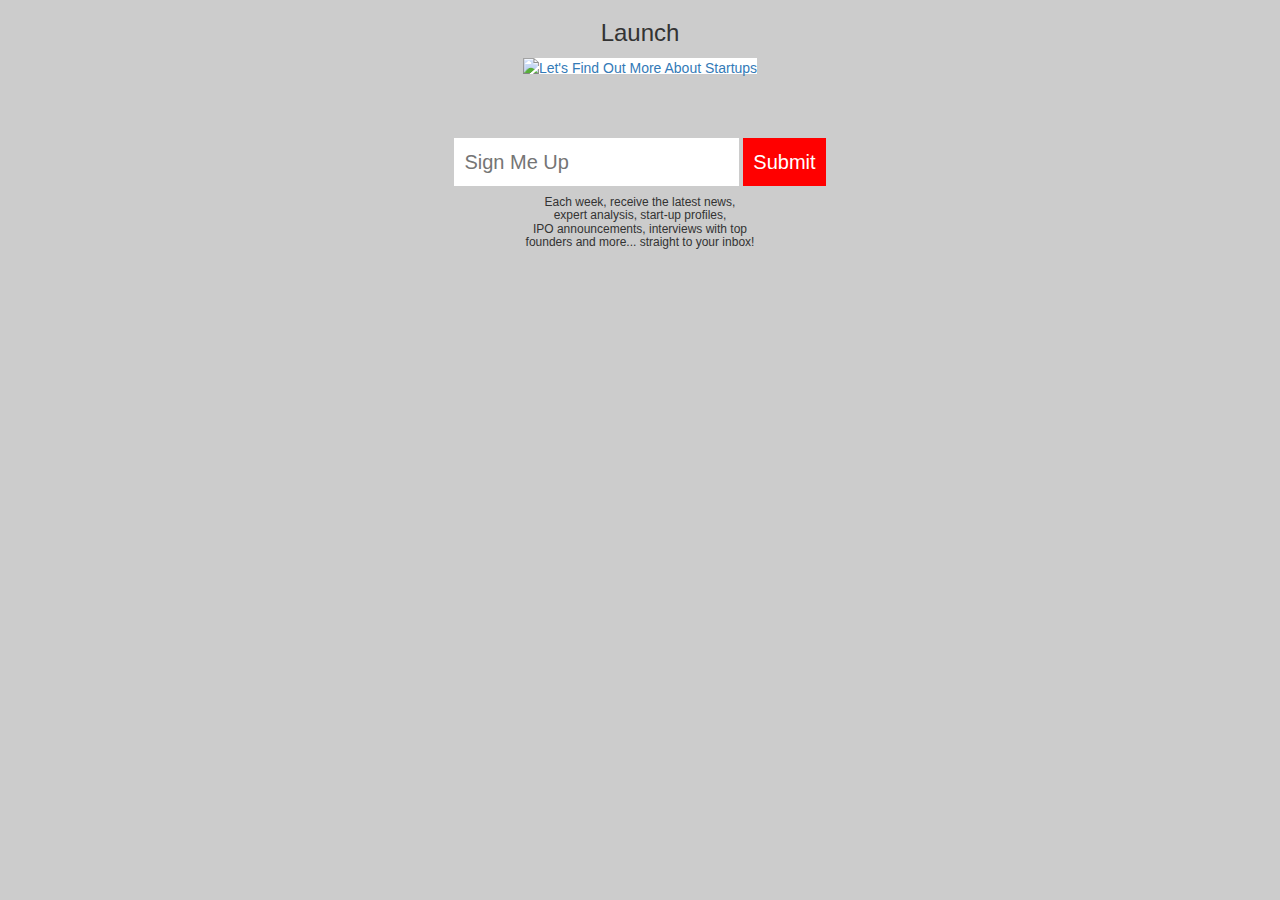
==== Homepage.html @ 6d08016c "Update Homepage.html" ====
<!doctype html>
<html>
   <head>
	<link href='bootstrap.css' rel='stylesheet'>
	<link rel="stylesheet" href="homepagestyle.css">

      <script src="buttons.js"></script>
      <title>Homepage</title>
	   
	  <body style="background-image:url('media/homepage.jpg')">


   
   </head>

   <body>
	<center>
	   <h3>Launch</h3>
	  
	<a href="index2.html">
		<img src="media/launch.jpg" alt="Let's Find Out More About Startups" 
		style="width:250px;height:400px;border:0">
	</a>
	<br>
	<br>
	<br>
	<br>
	   

		<input type="email" placeholder="Sign Me Up"<br>
		<input type="submit"><br>
		<p><h6>Each week, receive the latest news, <br>expert analysis, start-up profiles, <br>IPO announcements, interviews with top<br> founders and more... straight to your inbox!</h6></p><br><br> 	   
	   
	</center>
  </body>
 
</html>
---- homepagestyle.css ----
input {
	border: 0;
	padding: 10px;
	font-size: 20px;
}

input[type="submit"] {
	background: red;
	color: white;
}
	   
.h6 {
	color: grey; 
}

.h3 {
	font-family: cursive;
	font-weight: 400;
}

a {
	margin: 20px 20px 20px 20px;
}

body {
	background-size: cover;
	background-position: center;
}
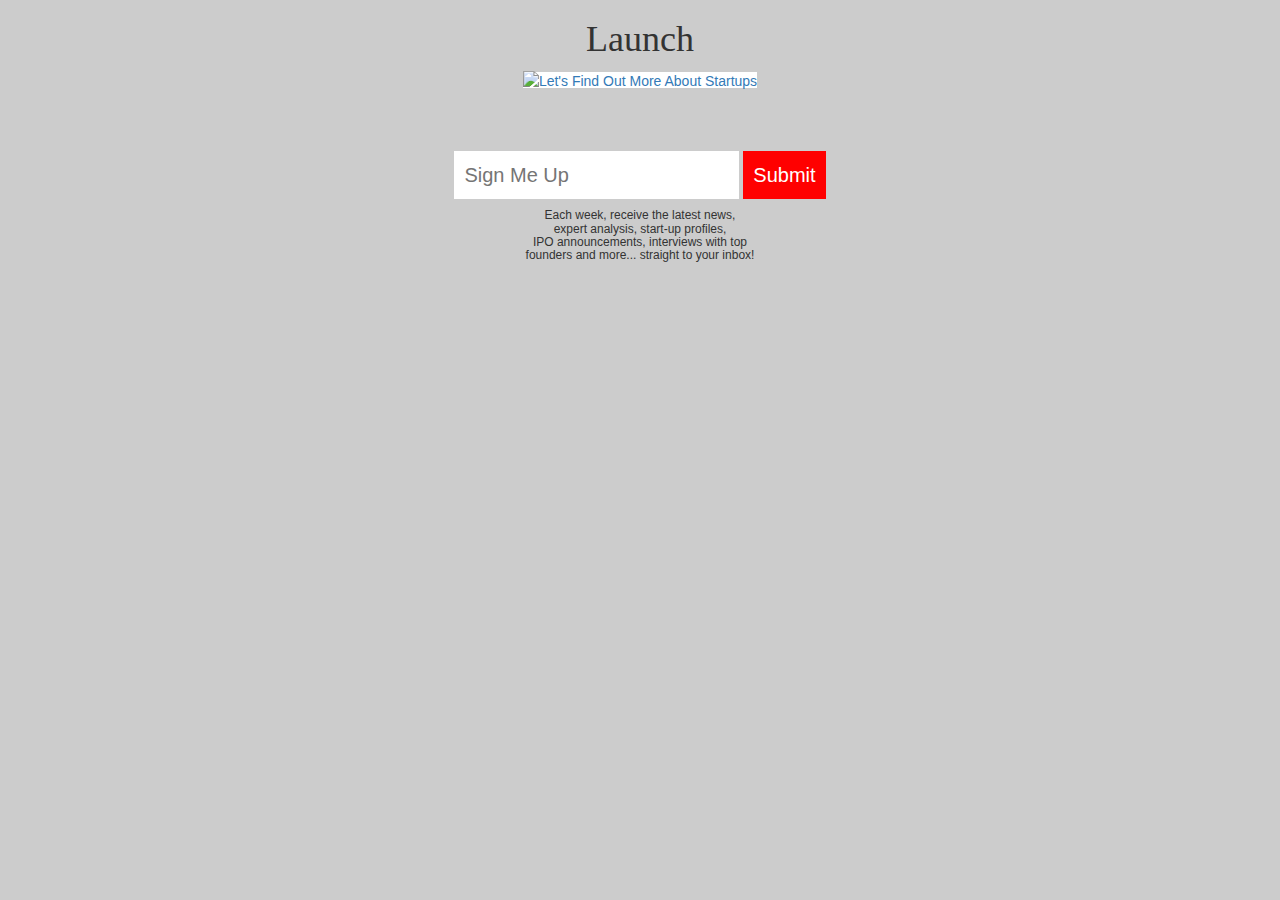
==== commit 962c2192: "Update Homepage.html" ====
--- a/Homepage.html
+++ b/Homepage.html
@@ -15,7 +15,7 @@
 
    <body>
 	<center>
-	   <h3>Launch</h3>
+	   <h1>Launch</h1>
 	  
 	<a href="index2.html">
 		<img src="media/launch.jpg" alt="Let's Find Out More About Startups" 
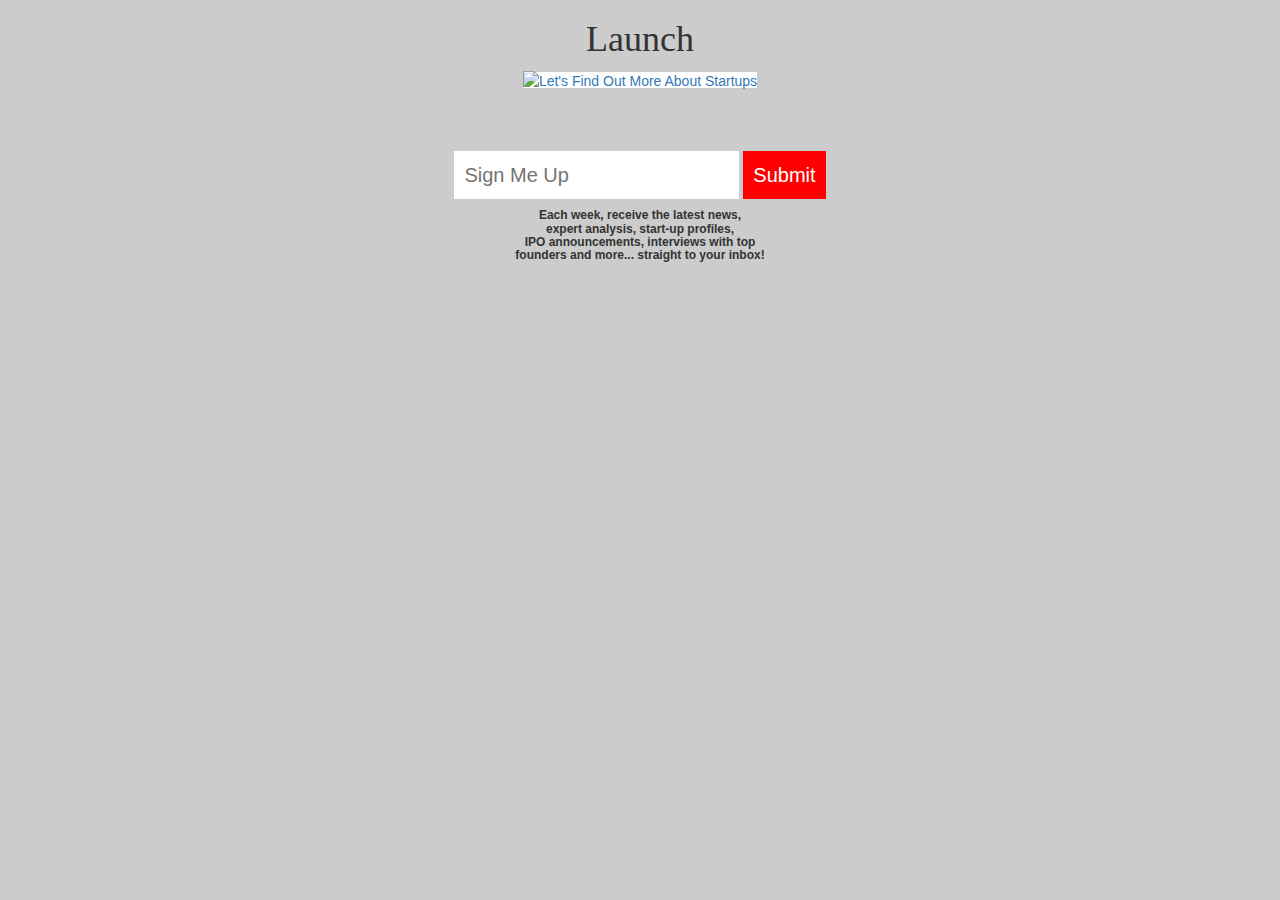
==== commit 15bf6978: "Update Homepage.html" ====
--- a/Homepage.html
+++ b/Homepage.html
@@ -29,7 +29,9 @@
 
 		<input type="email" placeholder="Sign Me Up"<br>
 		<input type="submit"><br>
-		<p><h6>Each week, receive the latest news, <br>expert analysis, start-up profiles, <br>IPO announcements, interviews with top<br> founders and more... straight to your inbox!</h6></p><br><br> 	   
+		<p>
+		  <h6><strong>Each week, receive the latest news, <br>expert analysis, start-up profiles, <br>IPO announcements, interviews with top<br> founders and more... straight to your inbox!</strong></h6>
+		</p><br><br> 	   
 	   
 	</center>
   </body>
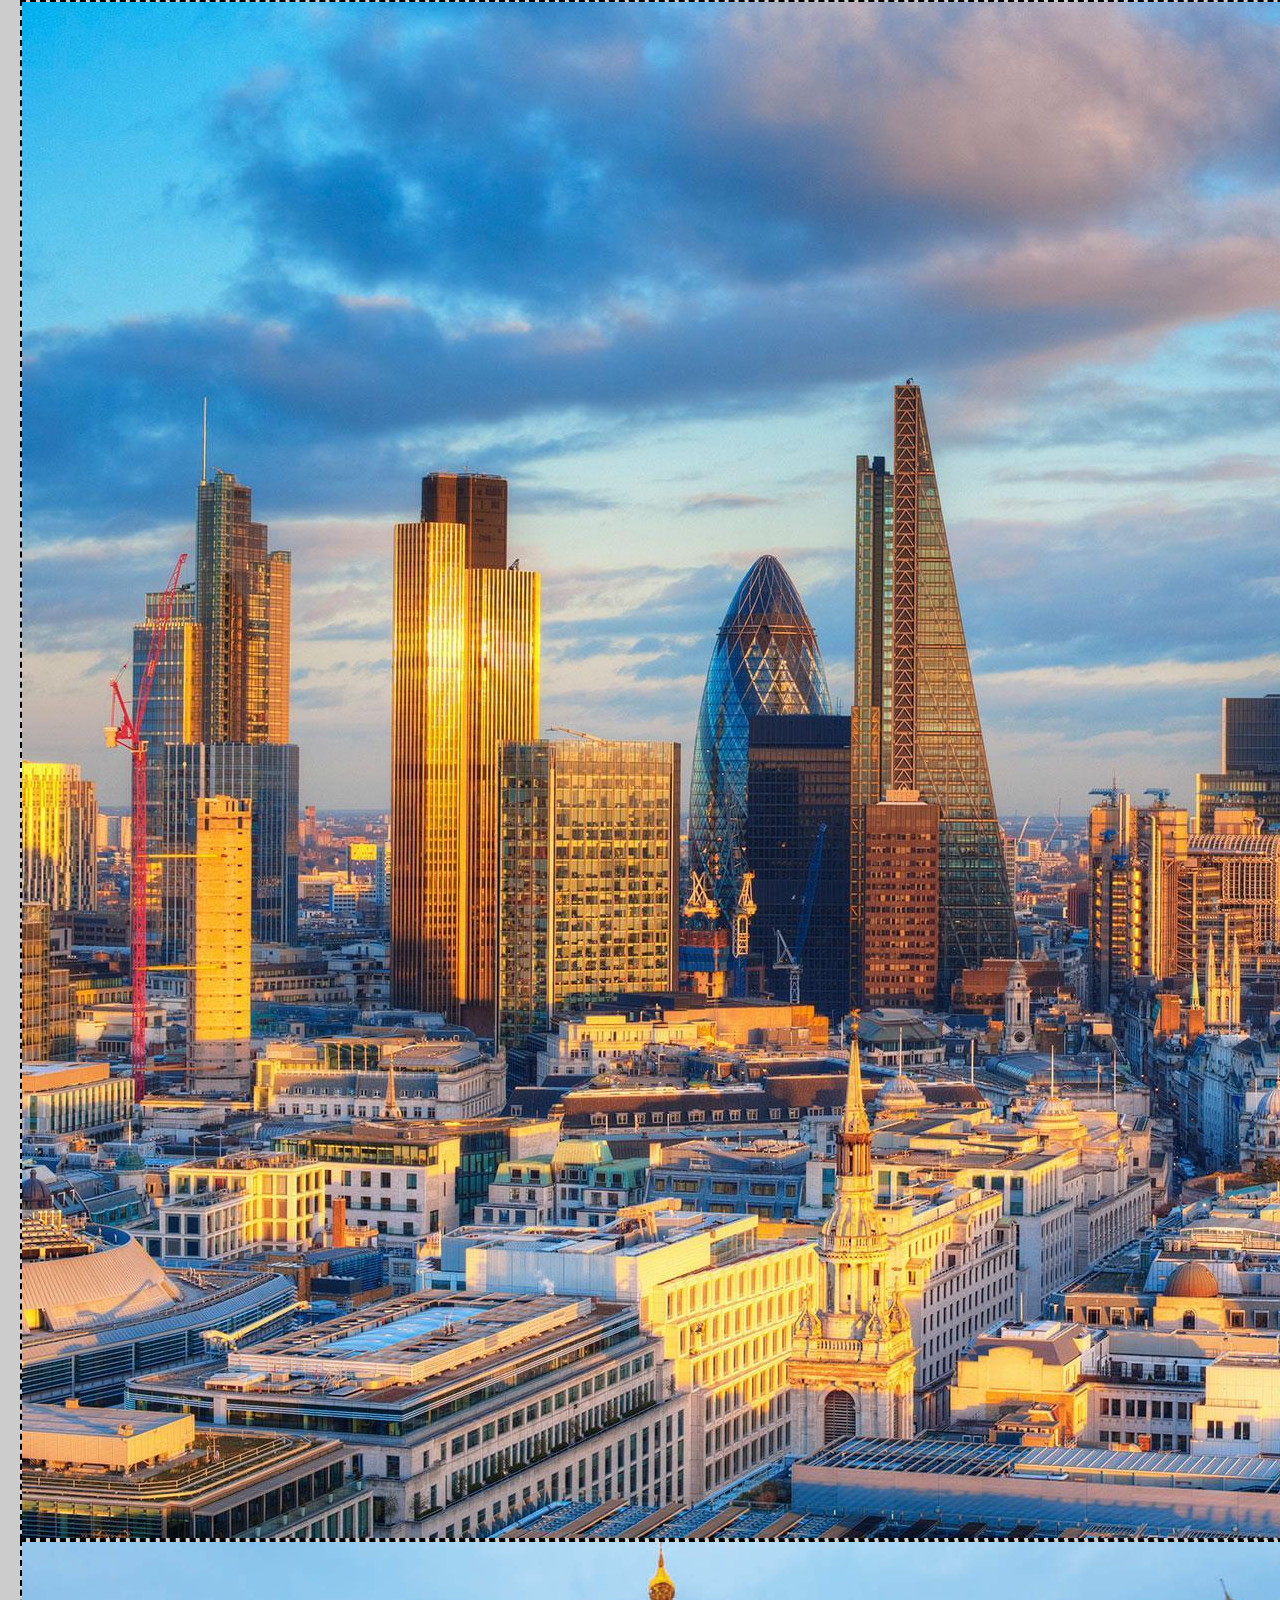
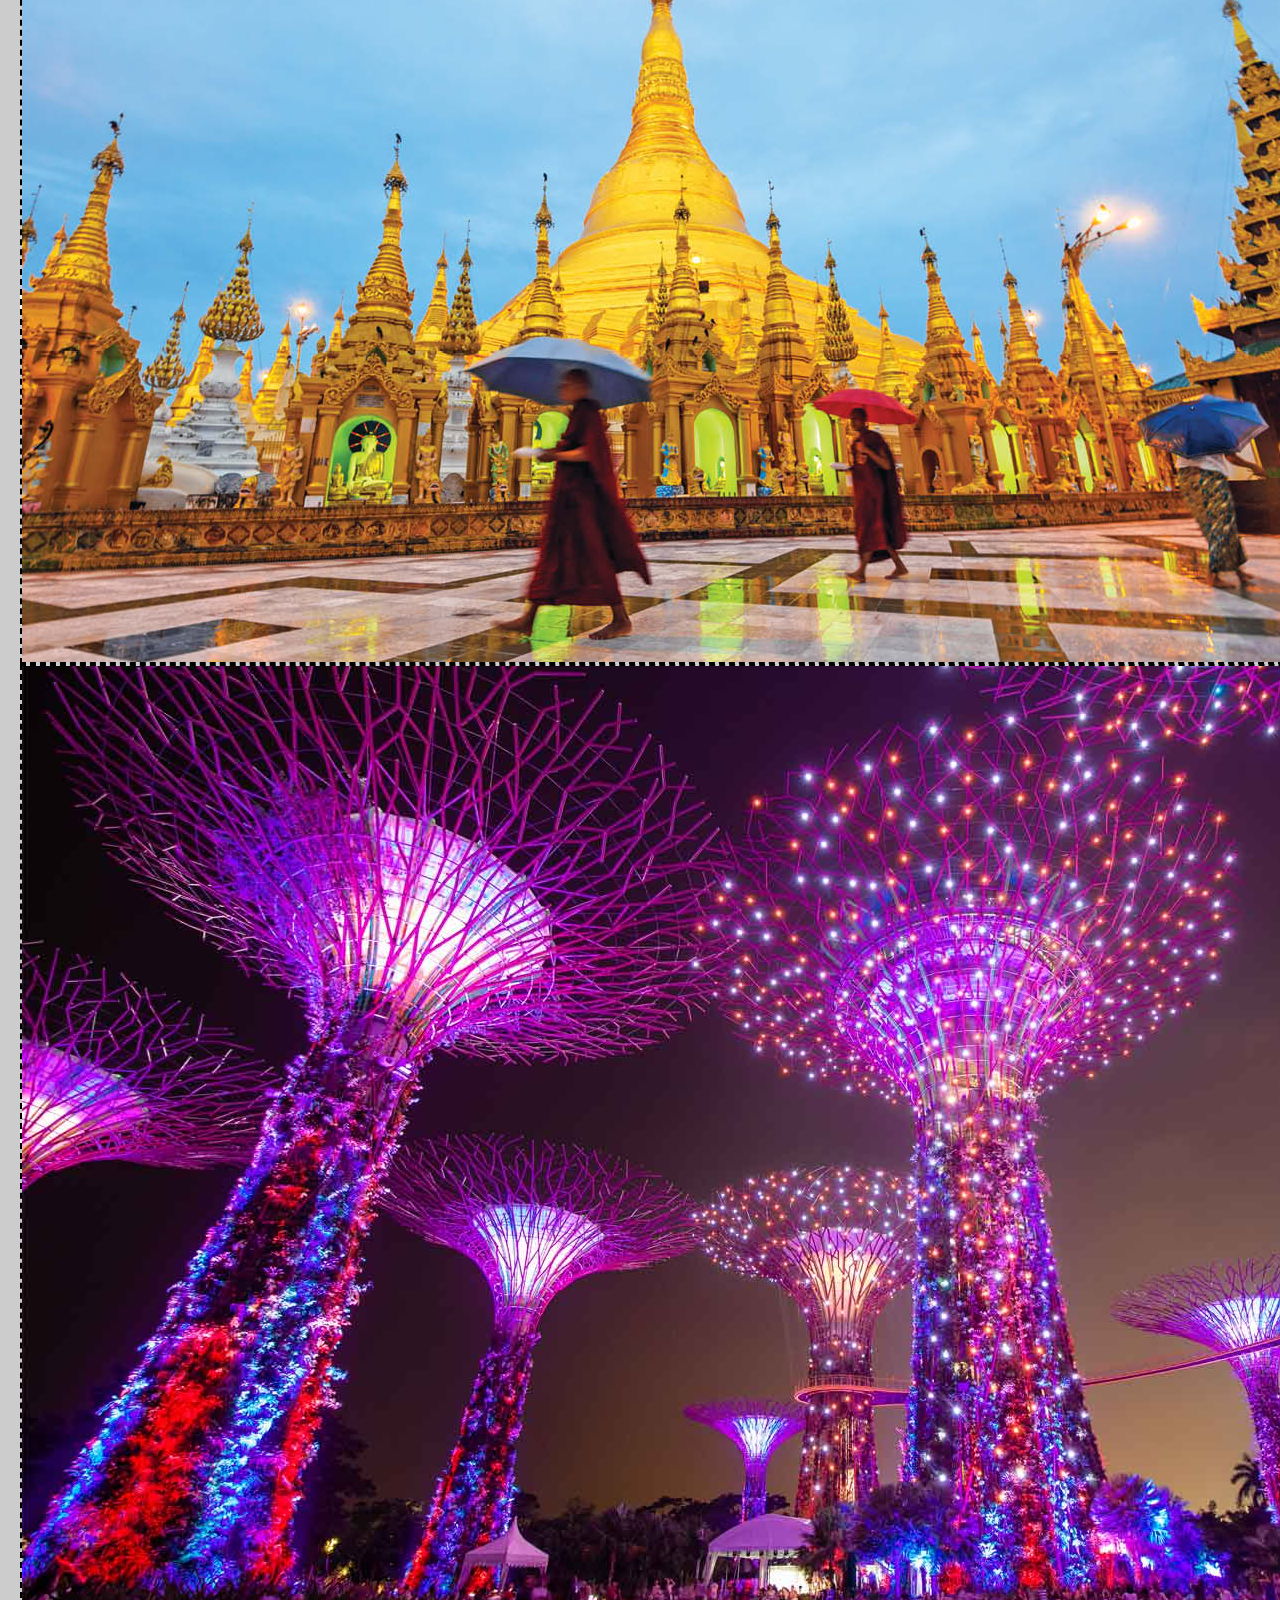
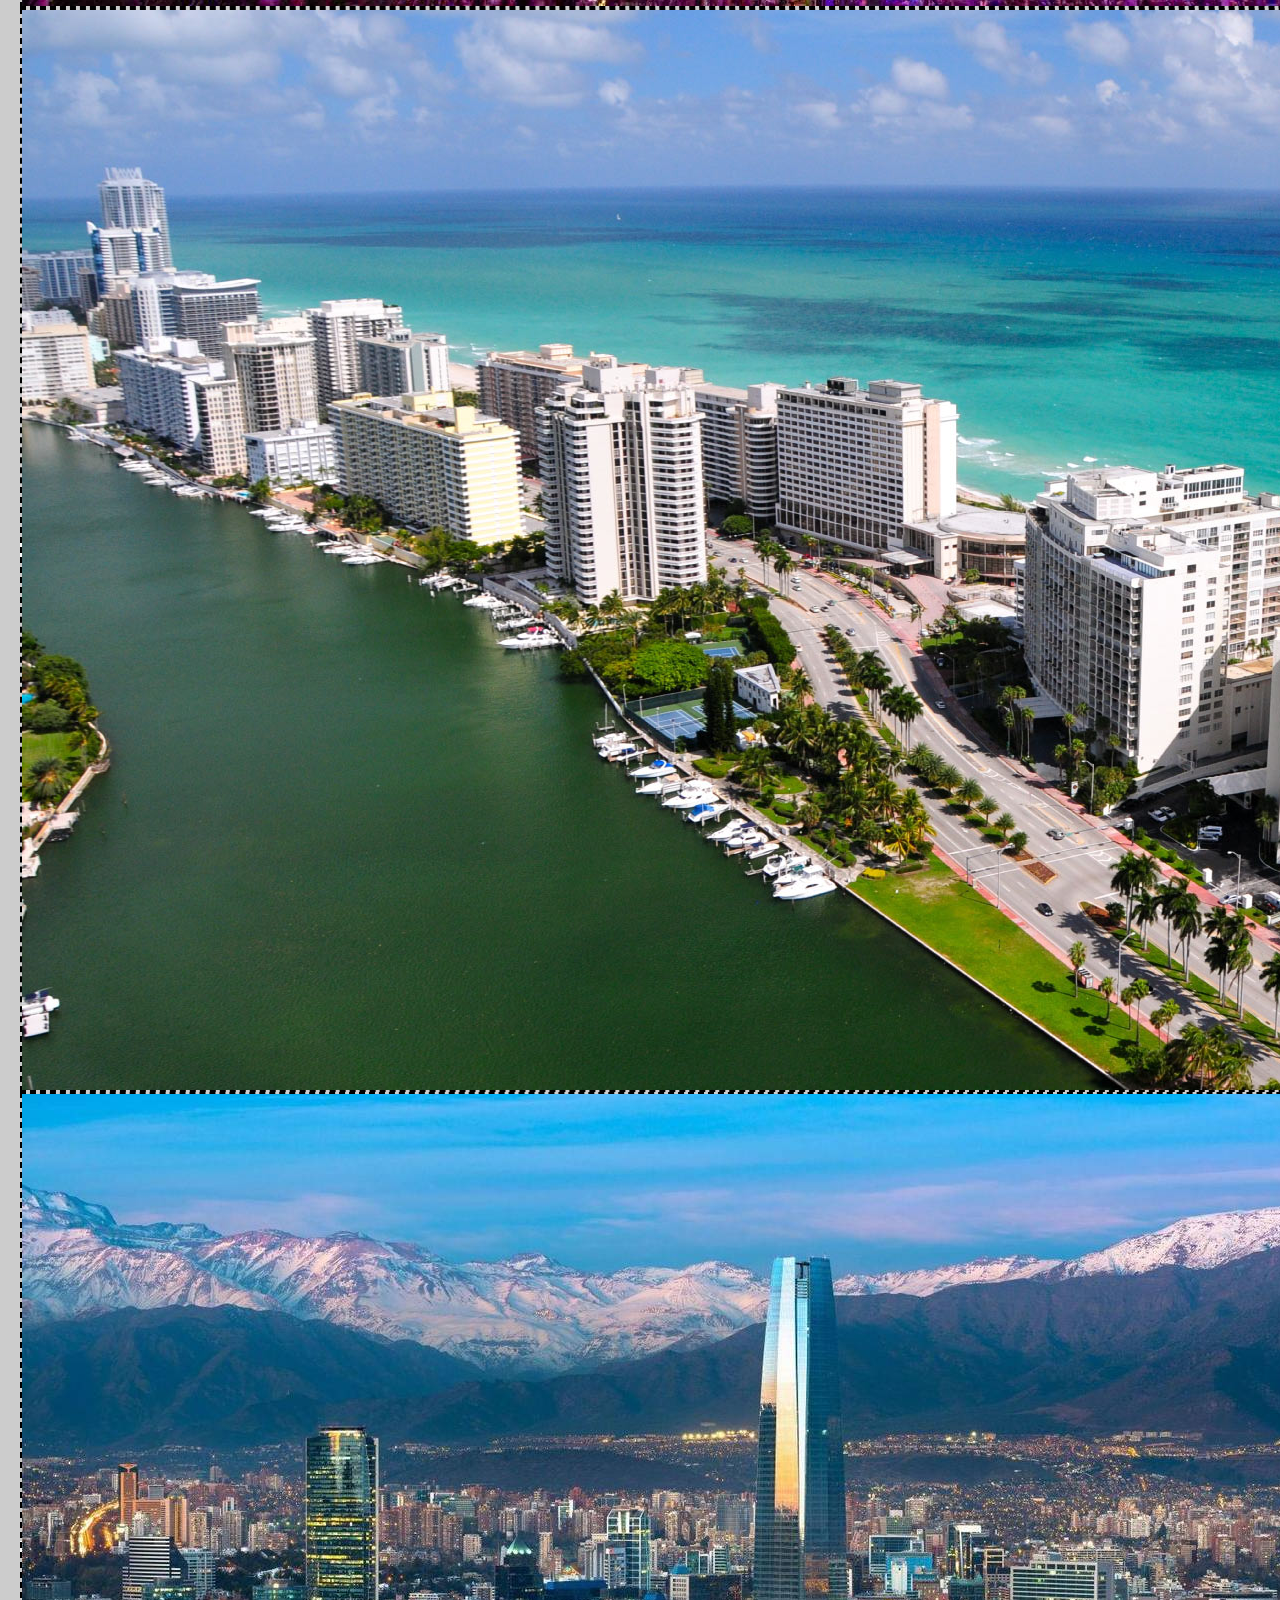
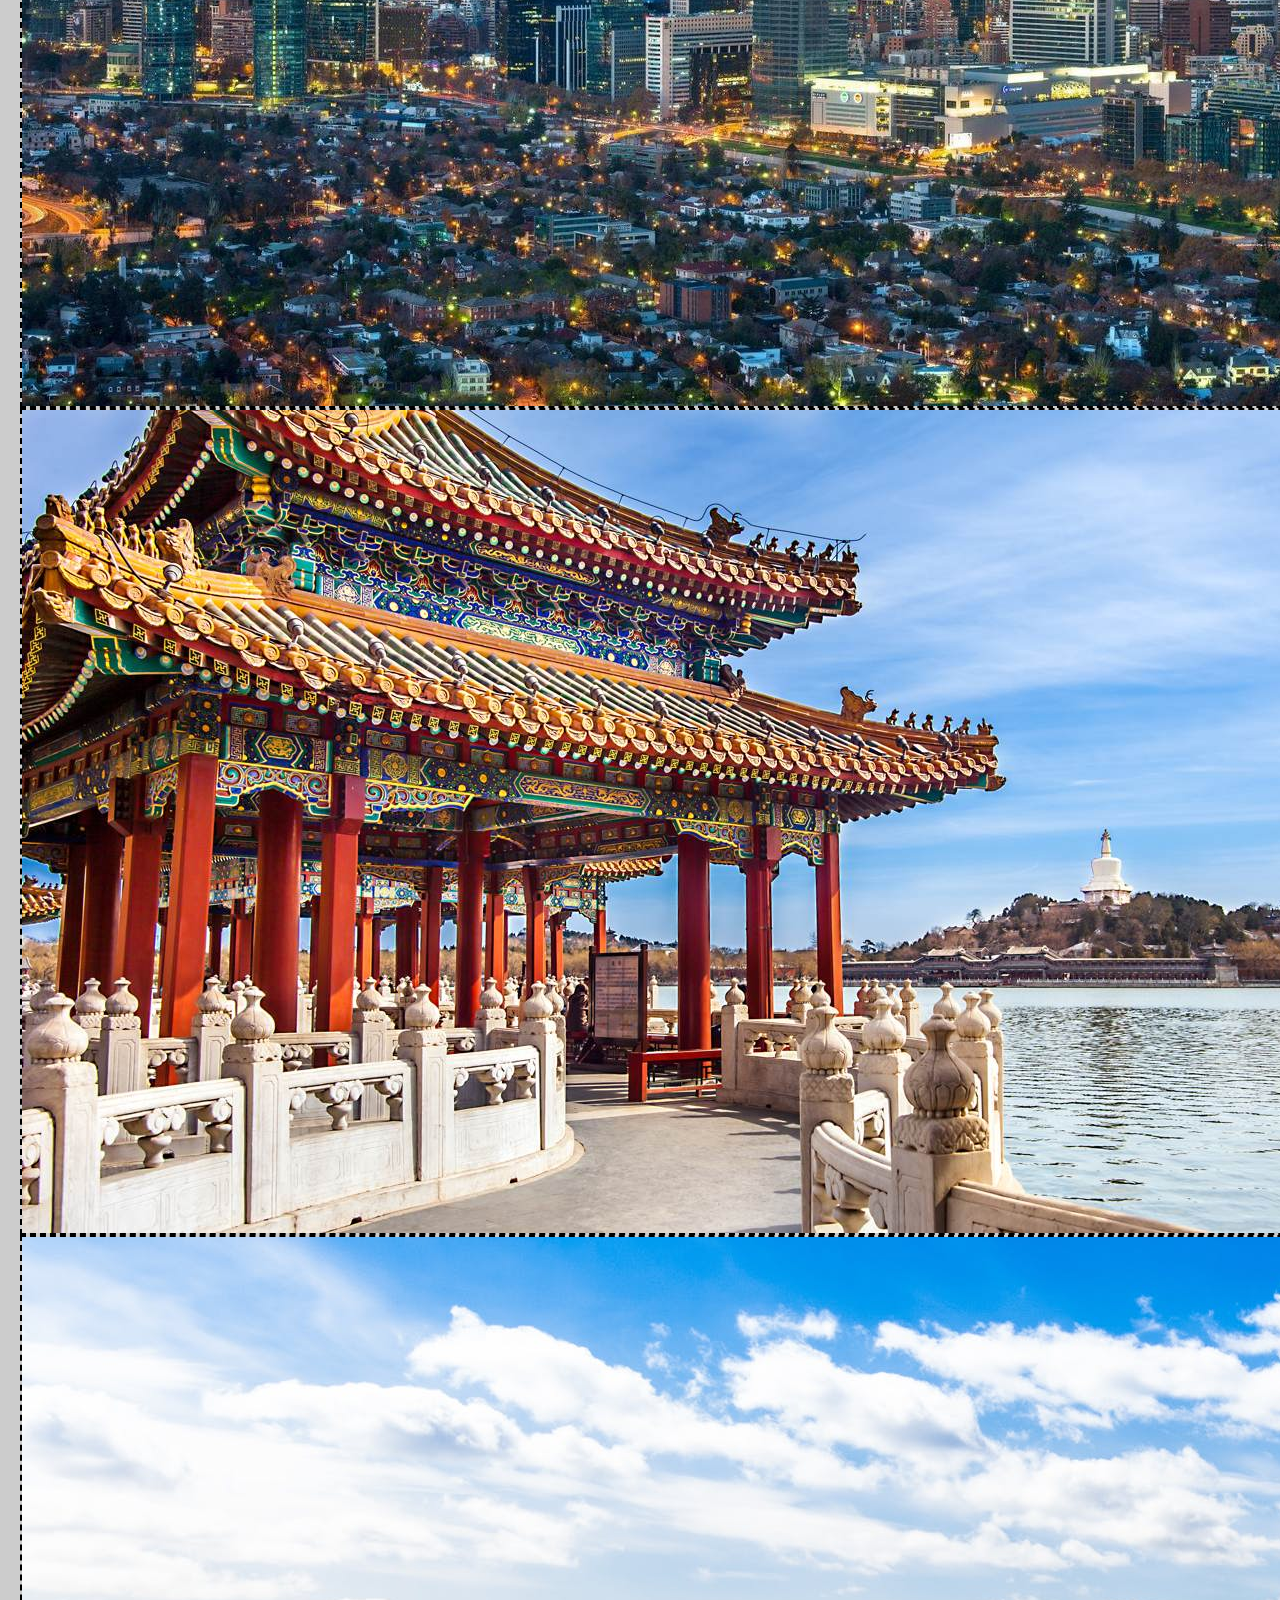
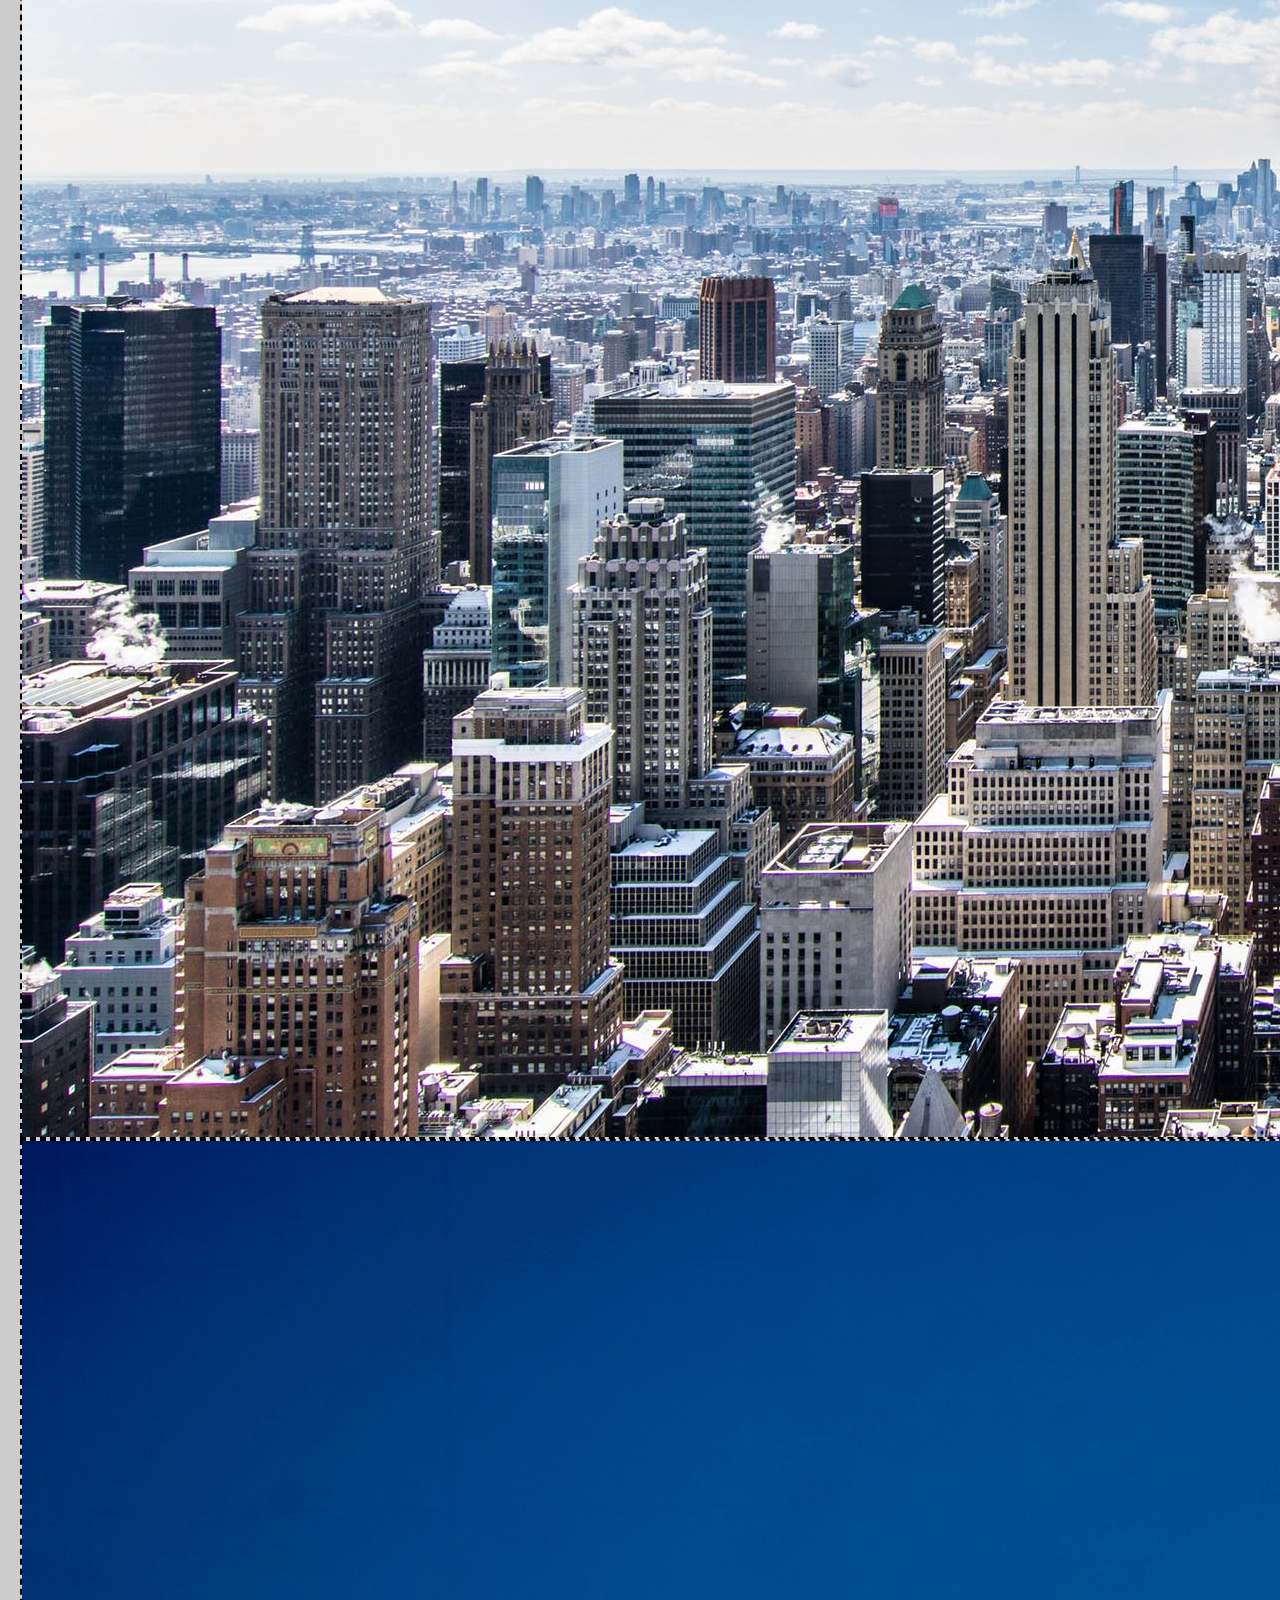
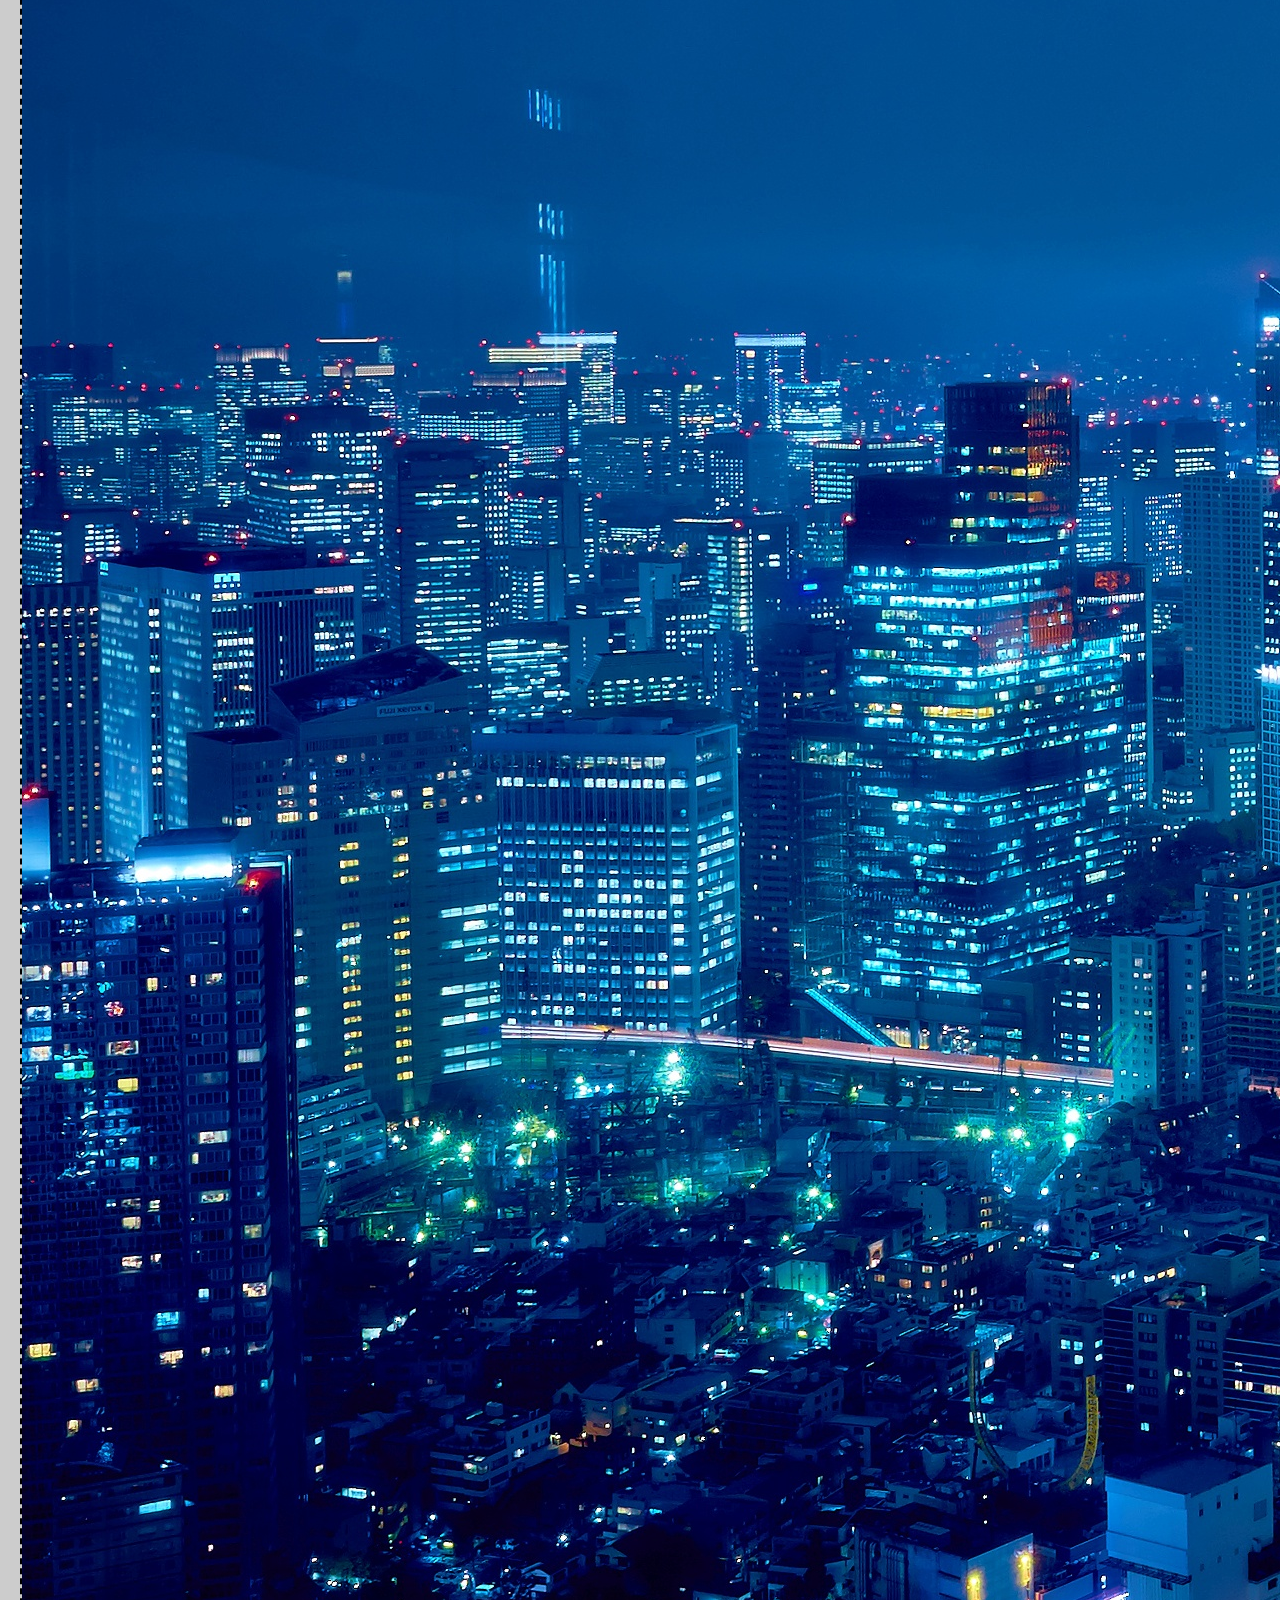
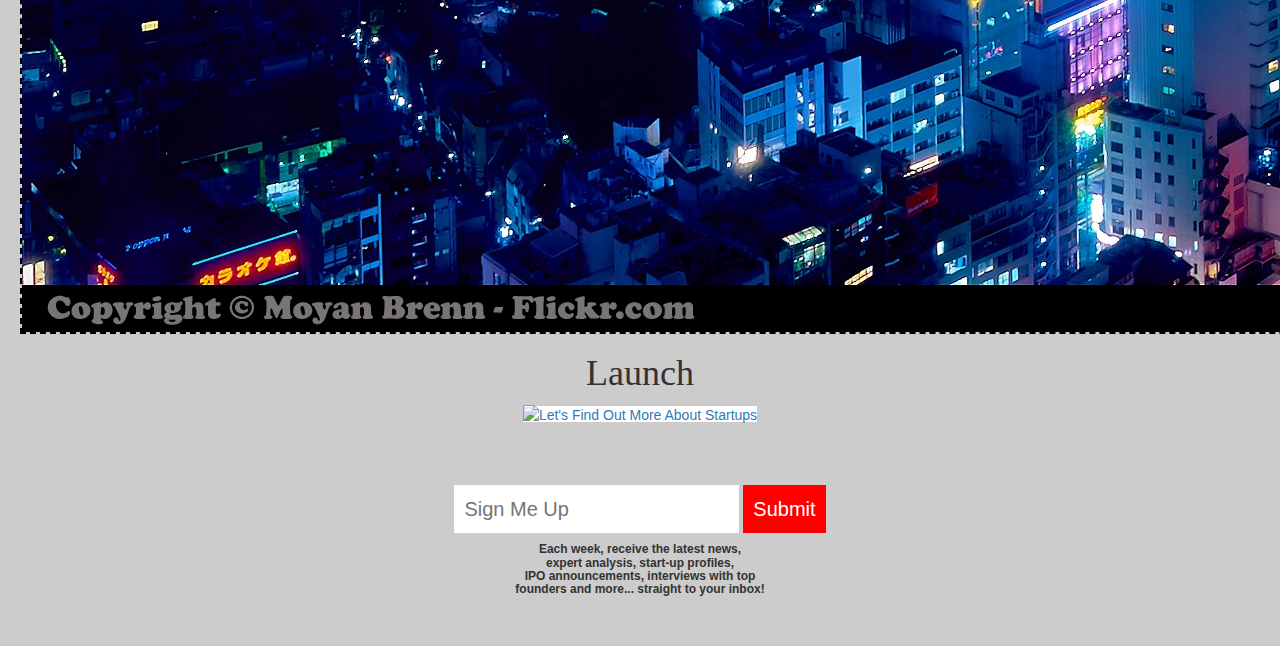
==== commit 9e0c3d29: "Update Homepage.html" ====
--- a/Homepage.html
+++ b/Homepage.html
@@ -14,11 +14,24 @@
    </head>
 
    <body>
-	<center>
+   
+ <div id="stage">
+
+<a href="#"><img class ="sliding" src="media/london-large.jpg"></a>
+<a href="#"><img class ="sliding"  src="media/myanmar-large2.jpg" ></a>
+<a href="#"><img class ="sliding"  src="media/singapore-large.jpg"></a>
+<a href="#"><img class ="sliding"  src="media/miami-large3.jpg"></a>
+<a href="#"><img class ="sliding"  src="media/santiago-large.jpg"></a>
+<a href="#"><img class ="sliding"  src="media/beijing-large2.jpg"></a>
+<a href="#"><img class ="sliding"  src="media/nyc.jpg"></a>
+<a href="#"><img class ="sliding"  src="media/tokyo-large.jpg"></a>
+</div>
+
+ <center>
 	   <h1>Launch</h1>
 	  
 	<a href="index2.html">
-		<img src="media/launch.jpg" alt="Let's Find Out More About Startups" 
+		<img class="rocket" src="media/launch.jpg" alt="Let's Find Out More About Startups" 
 		style="width:250px;height:400px;border:0">
 	</a>
 	<br>
@@ -34,6 +47,28 @@
 		</p><br><br> 	   
 	   
 	</center>
+
+
+
+<script type="text/javascript">
+
+  // Original JavaScript code by Chirp Internet: www.chirp.com.au
+  // Please acknowledge use of this code by including this header.
+
+  window.addEventListener("DOMContentLoaded", function(e) {
+
+    var stage = document.getElementById("stage");
+    var fadeComplete = function(e) { stage.appendChild(arr[0]); };
+    var arr = stage.getElementsByTagName("a");
+    for(var i=0; i < arr.length; i++) {
+      arr[i].addEventListener("animationend", fadeComplete, false);
+    }
+
+  }, false);
+
+</script>
+	
+	
   </body>
  
 </html>
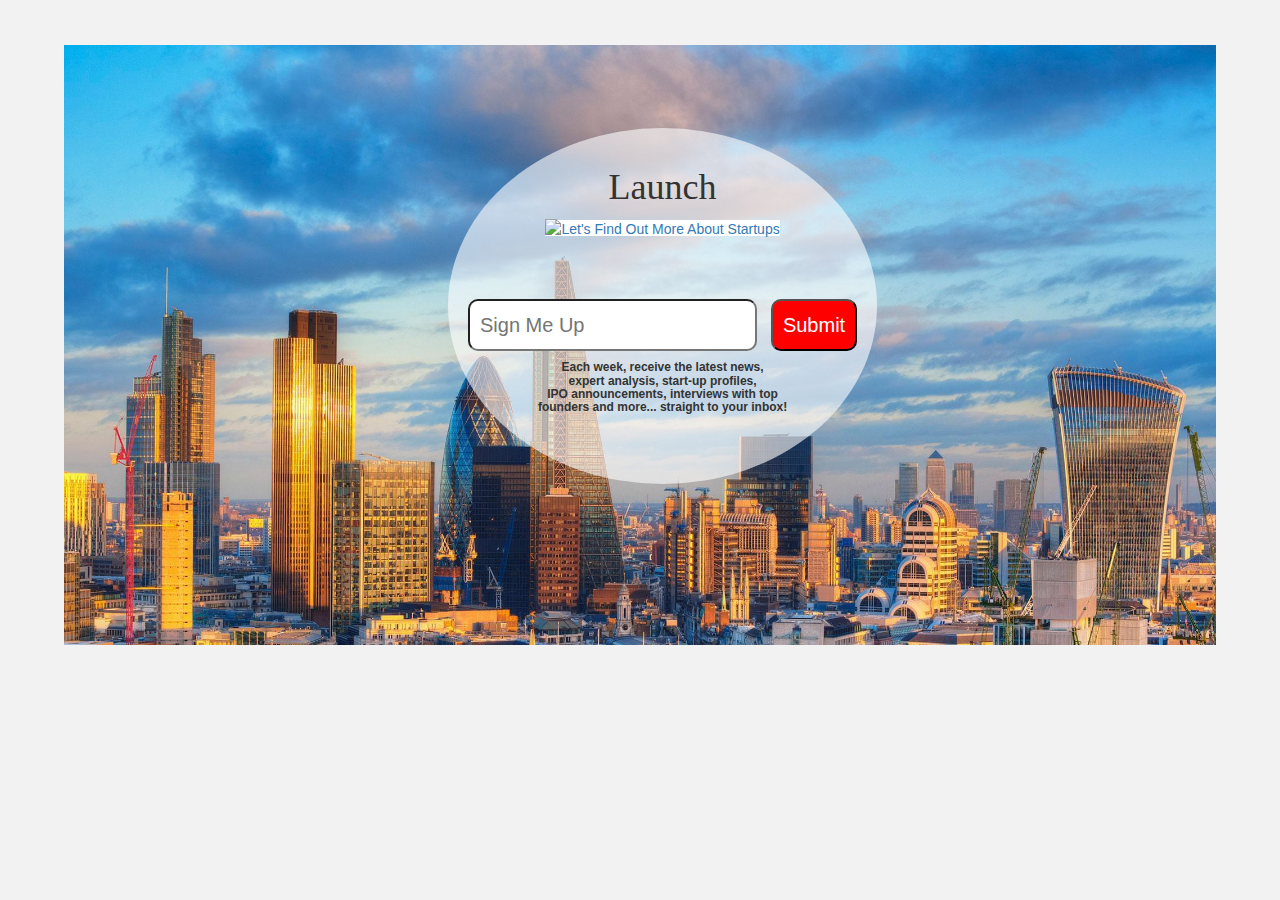
==== commit 8fa5e0d0: "Update Homepage.html" ====
--- a/Homepage.html
+++ b/Homepage.html
@@ -31,7 +31,7 @@
 	   <h1>Launch</h1>
 	  
 	<a href="index2.html">
-		<img class="rocket" src="media/launch.jpg" alt="Let's Find Out More About Startups" 
+		<img class="rocket" src="media/launch.png" alt="Let's Find Out More About Startups" 
 		style="width:250px;height:400px;border:0">
 	</a>
 	<br>
--- a/homepagestyle.css
+++ b/homepagestyle.css
@@ -1,16 +1,48 @@
+*{
+	margin:0;
+	padding:0;
+}
+
+body {
+	background-size: cover;
+	background-position: center;
+	background:#f2f2f2;
+	max-width:90%;
+}
+
+center{
+	
+	margin-top:10%;	
+	position:absolute; 
+	z-index: 30;
+	background:rgba(255,255,255,0.6);
+	border-radius:50%;
+	padding:2rem;
+	left:35%;
+}
+
+.rocket{
+	z-index:40;
+}
+	
+
 input {
-	border: 0;
+	border: 1 x solid rgb(46, 64, 83);
 	padding: 10px;
 	font-size: 20px;
+	border-radius:10px;
 }
 
 input[type="submit"] {
 	background: red;
 	color: white;
+	margin-left:10px;
+	
 }
 	   
 .h6 {
 	color: grey; 
+	
 }
 
 .h3 {
@@ -22,7 +54,50 @@
 	margin: 20px 20px 20px 20px;
 }
 
-body {
-	background-size: cover;
-	background-position: center;
+#stage{
+	margin:0 auto;
+	text-align:center;
+	
 }
+ 
+
+  #stage a {
+    position:absolute;
+	width:90%;
+	height:600px;
+	background-image: cover;
+	position: center;
+	overflow:hidden;
+	left:5%;
+	right:2%;
+	top:5%;
+	margin:0;
+	text-align:center;
+	
+  }
+  #stage a img {
+    border:none;
+    background: #fff;
+	width:100%;
+	text-align:center;
+	
+	
+  }
+
+  #stage a:nth-of-type(1) {
+    animation-name: fader;
+    animation-delay: 4s;
+    animation-duration: 1s;
+    z-index: 20;
+  }
+  #stage a:nth-of-type(2) {
+    z-index: 10;
+  }
+  #stage a:nth-of-type(n+3) {
+    display: none;
+  }
+
+  @keyframes fader {
+    from { opacity: 1.0; }
+    to   { opacity: 0.0; }
+  }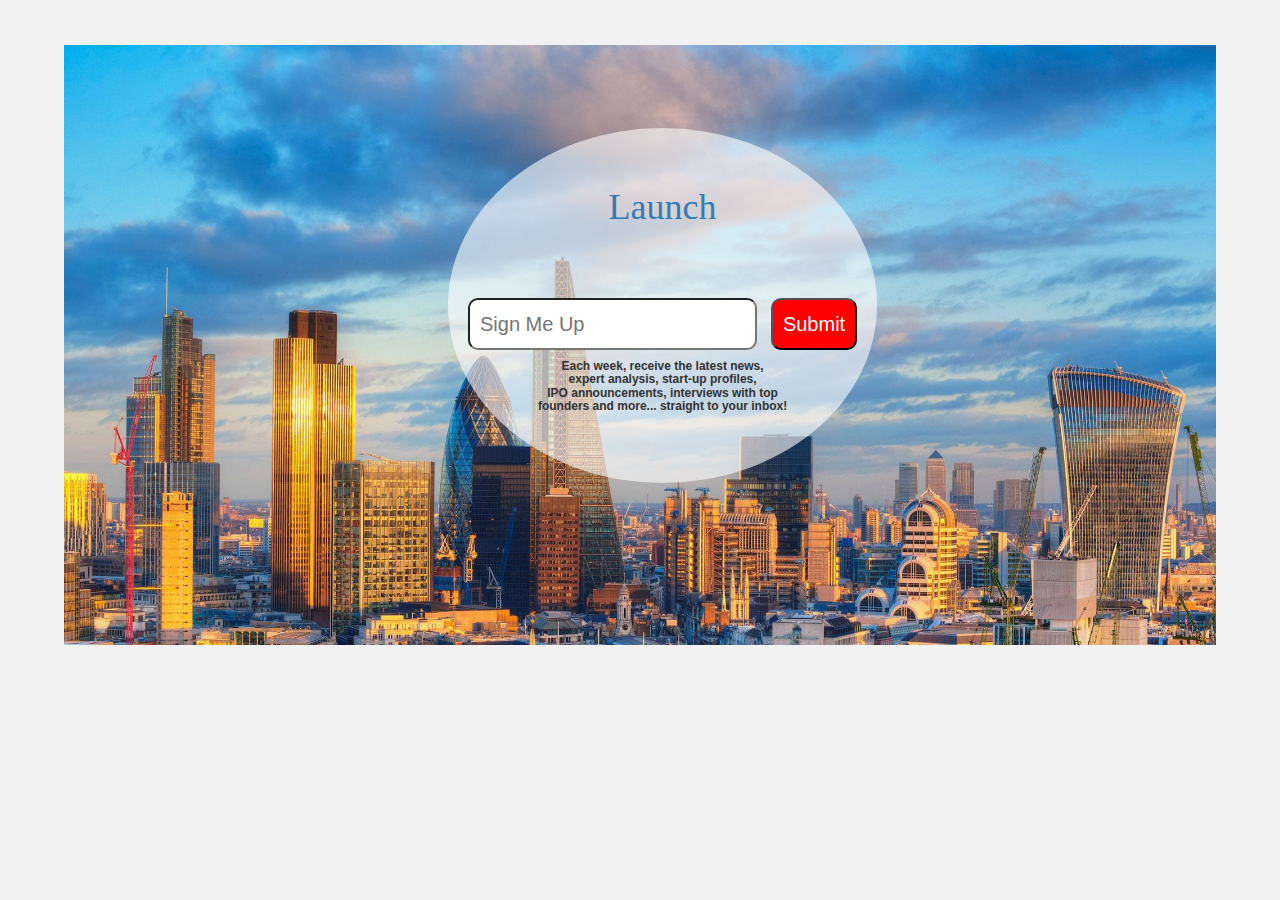
==== commit 3d9b32ae: "Update Homepage.html" ====
--- a/Homepage.html
+++ b/Homepage.html
@@ -28,16 +28,10 @@
 </div>
 
  <center>
-	   <h1>Launch</h1>
-	  
-	<a href="index2.html">
-		<img class="rocket" src="media/launch.png" alt="Let's Find Out More About Startups" 
-		style="width:250px;height:400px;border:0">
-	</a>
-	<br>
-	<br>
-	<br>
-	<br>
+	   <a href="index2.html"><h1>Launch</h1></a>
+	 <br>
+	 <br>
+	 <br>
 	   
 
 		<input type="email" placeholder="Sign Me Up"<br>
--- a/homepagestyle.css
+++ b/homepagestyle.css
@@ -23,6 +23,7 @@
 
 .rocket{
 	z-index:40;
+	height:200px;
 }
 	
 
